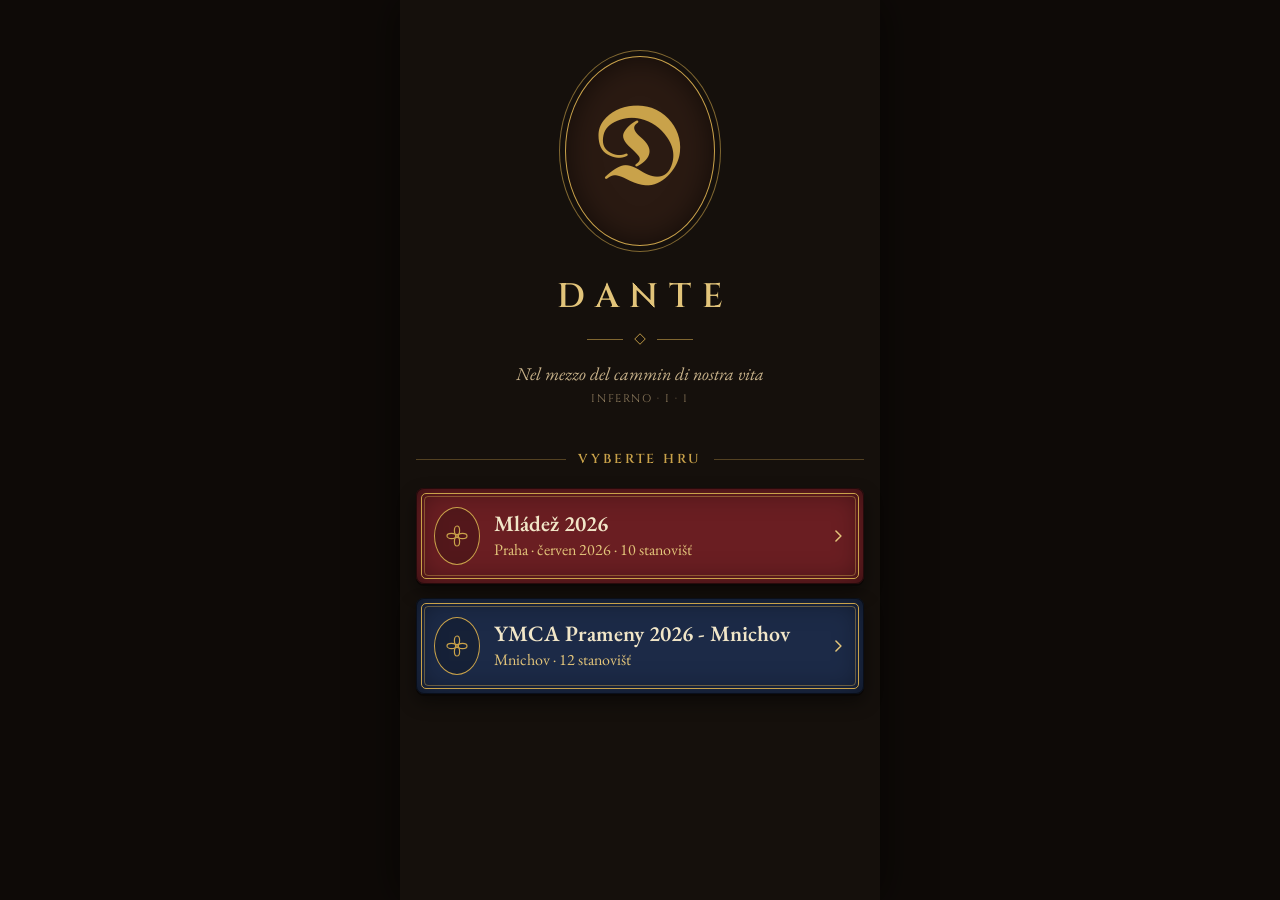
==== index.html @ 4b568923 "Merge branch 'dante': Dante platform replaces the old game Co-Authored-By: Claude Opus 5.5 <noreply@" ====
<!doctype html>
<html lang="cs">
<head>
<meta charset="utf-8">
<meta name="viewport" content="width=device-width, initial-scale=1, viewport-fit=cover">
<title>Dante</title>
<meta name="theme-color" content="#15100c">
<link rel="manifest" href="manifest.json">
<link rel="icon" href="icon.svg" type="image/svg+xml">
<link rel="preconnect" href="https://fonts.googleapis.com">
<link rel="preconnect" href="https://fonts.gstatic.com" crossorigin>
<link rel="stylesheet" href="https://fonts.googleapis.com/css2?family=Cinzel:wght@500;600;700&amp;family=EB+Garamond:ital,wght@0,400;0,500;0,600;0,700;1,400;1,500&amp;family=UnifrakturMaguntia&amp;display=swap">
<link rel="stylesheet" href="style.css">
</head>
<body>
<div id="app" data-testid="app"></div>
<div id="modal"></div>
<div id="toast" role="status" aria-live="polite"></div>
<noscript><p style="padding:24px;color:#f1e6c8">Hra vyžaduje zapnutý JavaScript.</p></noscript>
<script src="data.js"></script>
<script src="js/util.js"></script>
<script src="js/game.js"></script>
<script src="js/render.js"></script>
<script src="js/tracking.js"></script>
<script src="js/app.js"></script>
<script src="js/compass.js"></script>
<script src="js/tasks.js"></script>
<script src="js/kronika.js"></script>
</body>
</html>
---- style.css ----
/* Dante – styles (mobile first, 390 px, centred max 480) */
:root {
  --ground: #15100c; --panel: #1f1711; --gold: #c9a24a; --gold-l: #e2c47a; --parch: #f1e6c8;
  --ink: #2a1b10; --ink-soft: #5a4632; --seal: #8e1f1f; --green: #a8c99a;
}
* { box-sizing: border-box; -webkit-tap-highlight-color: transparent; }
html { background: var(--ground); }
body { margin: 0; background: var(--ground); color: var(--parch); font-family: 'EB Garamond', Georgia, serif; min-height: 100vh; }
#app { max-width: 480px; margin: 0 auto; min-height: 100vh; position: relative; }
button { font-family: inherit; color: inherit; }
button, a { touch-action: manipulation; }
button:focus-visible, input:focus-visible, textarea:focus-visible { outline: 2px solid var(--gold-l); outline-offset: 2px; }
.screen { min-height: 100vh; display: flex; flex-direction: column; padding-bottom: 24px; }
.hl { color: #a0521a; }

/* toast + modal */
#toast { position: fixed; left: 50%; bottom: 96px; transform: translate(-50%, 20px); max-width: 420px; width: calc(100% - 32px); padding: 12px 16px; border-radius: 6px; background: #2a1b10; border: 1px solid var(--gold); color: var(--gold-l); font-size: 17px; text-align: center; opacity: 0; pointer-events: none; transition: opacity .2s, transform .2s; z-index: 50; }
#toast.show { opacity: 1; transform: translate(-50%, 0); }
.modal-bg { position: fixed; inset: 0; background: rgba(0,0,0,.7); z-index: 60; display: flex; align-items: center; justify-content: center; padding: 16px; }
.modal { width: 100%; max-width: 440px; max-height: 90vh; overflow: auto; background: var(--panel); border: 1px solid var(--gold); border-radius: 8px; padding: 20px 18px; }
.modal h2 { margin: 0 0 14px; font-family: 'Cinzel', serif; font-weight: 700; font-size: 15px; letter-spacing: .16em; color: var(--gold); text-align: center; }
.j-item { display: flex; flex-direction: column; gap: 4px; margin-bottom: 14px; }
.j-item label { font-size: 18px; font-weight: 600; }
.j-item small { color: #c8b28a; font-size: 15px; }
.j-item input { height: 48px; padding: 0 12px; font-size: 20px; font-family: 'Cinzel', serif; border-radius: 6px; border: 1px solid rgba(201,162,74,.5); background: var(--ground); color: var(--parch); }
.j-empty { color: #c8b28a; font-style: italic; }
.j-btns { display: flex; flex-direction: column; gap: 10px; margin-top: 8px; }

/* buttons */
.btn-gold, .btn-ghost, .btn, .btn-line, .btn-outline { display: flex; align-items: center; justify-content: center; gap: 10px; border-radius: 6px; cursor: pointer; font-family: 'Cinzel', serif; font-weight: 700; letter-spacing: .1em; width: 100%; }
.btn-gold { height: 54px; background: var(--gold); border: 1px solid #8c6b2c; box-shadow: 0 2px 0 #5e4519; color: var(--ink); font-size: 15px; }
.btn-gold.big { height: 54px; letter-spacing: .08em; }
.btn-gold.big2 { height: 64px; font-size: 18px; }
.btn-gold:disabled, .btn:disabled { opacity: .6; }
.btn-ghost { height: 52px; background: transparent; border: 1px solid rgba(201,162,74,.6); color: var(--gold-l); font-size: 15px; }
.btn { height: 52px; font-size: 15px; background: var(--btn, #6a1e22); border: 1px solid var(--gold); box-shadow: 0 2px 0 var(--sh, #3d1013); color: var(--gold-l); }
.btn-line { height: 50px; font-size: 14px; background: transparent; border: 1px solid #6a1e22; color: #6a1e22; }
.btn-outline { height: 50px; font-size: 14px; background: transparent; border: 1px solid #3b2615; color: #3b2615; }
.linkb { background: none; border: 0; color: var(--gold-l); font-size: 16px; text-decoration: underline; cursor: pointer; padding: 8px; min-height: 44px; }

/* picker */
.picker { display: flex; flex-direction: column; align-items: center; padding: 56px 16px 32px; }
.emblem { position: relative; width: 150px; height: 190px; border-radius: 50%; background: #2a1a12; border: 1px solid var(--gold); box-shadow: 0 0 0 5px var(--ground), 0 0 0 6px rgba(201,162,74,.6), inset 0 0 30px rgba(0,0,0,.6); display: flex; align-items: center; justify-content: center; }
.emblem span { font-family: 'UnifrakturMaguntia', serif; font-size: 108px; line-height: 1; color: var(--gold); margin-top: 8px; }
.brand { margin: 34px 0 0; font-family: 'Cinzel', serif; font-weight: 600; font-size: 34px; letter-spacing: .32em; padding-left: .32em; color: var(--gold-l); line-height: 1; }
.orn { display: flex; align-items: center; gap: 10px; margin-top: 18px; }
.orn span { width: 36px; height: 1px; background: rgba(201,162,74,.6); }
.verse { margin: 16px 0 0; font-style: italic; font-size: 18px; color: #c8b28a; text-align: center; }
.verse-s { margin: 6px 0 0; font-family: 'Cinzel', serif; font-size: 11px; letter-spacing: .14em; color: #8f7c5e; }
.sect { display: flex; align-items: center; gap: 12px; width: 100%; margin-top: 44px; }
.sect span { flex: 1; height: 1px; background: rgba(201,162,74,.35); }
.sect h2 { margin: 0; font-family: 'Cinzel', serif; font-weight: 600; font-size: 13px; letter-spacing: .22em; color: var(--gold); }
.games { display: flex; flex-direction: column; gap: 14px; width: 100%; margin-top: 20px; }
.gamecard { position: relative; display: flex; align-items: center; gap: 14px; min-height: 96px; padding: 14px 16px 14px 18px; border: 0; border-radius: 8px; background: var(--bg); box-shadow: inset 0 0 0 1px rgba(0,0,0,.5), inset 0 0 28px rgba(0,0,0,.5), 0 2px 0 #0a0705, 0 8px 18px rgba(0,0,0,.45); color: var(--parch); text-align: left; cursor: pointer; width: 100%; }
.fr1, .fr2 { position: absolute; border-radius: 5px; pointer-events: none; }
.gamecard .fr1, .gamecover .fr1 { border: 1px solid var(--gold); }
.gamecard .fr2, .gamecover .fr2 { border: 1px solid rgba(201,162,74,.45); border-radius: 4px; }
.gc-med { flex: 0 0 auto; width: 46px; height: 58px; border-radius: 50%; border: 1px solid var(--gold); background: rgba(0,0,0,.22); display: flex; align-items: center; justify-content: center; }
.gc-txt { flex: 1; min-width: 0; display: flex; flex-direction: column; gap: 3px; }
.gc-t { font-weight: 600; font-size: 22px; line-height: 1.1; color: var(--parch); }
.gc-s { font-size: 16px; color: var(--gold-l); }

/* name */
.namescr { display: flex; flex-direction: column; padding: 8px 16px 32px; flex: 1; }
.back { align-self: flex-start; display: flex; align-items: center; gap: 4px; height: 44px; padding: 0 8px 0 0; font-size: 18px; color: var(--gold-l); background: none; border: 0; cursor: pointer; }
.gamecover { align-self: center; position: relative; width: 196px; height: 268px; margin-top: 12px; border-radius: 10px; background: #6a1e22; box-shadow: inset 0 0 0 1px rgba(0,0,0,.5), inset 0 0 36px rgba(0,0,0,.55), 0 2px 0 #0a0705, 0 12px 24px rgba(0,0,0,.5); display: flex; align-items: center; justify-content: center; }
.gamecover .fr1 { inset: 7px; border-radius: 6px; } .gamecover .fr2 { inset: 11px; }
.gamecover .o { position: absolute; font-style: normal; display: block; line-height: 0; }
.o.tl { top: 17px; left: 17px; } .o.tr { top: 17px; right: 17px; } .o.bl { bottom: 17px; left: 17px; } .o.br { bottom: 17px; right: 17px; }
.gc-oval { position: relative; width: 128px; height: 168px; border-radius: 50%; border: 1px solid var(--gold); box-shadow: 0 0 0 4px #6a1e22, 0 0 0 5px rgba(201,162,74,.6); background: rgba(0,0,0,.22); display: flex; flex-direction: column; align-items: center; justify-content: center; gap: 2px; text-align: center; padding: 10px; }
.gt-a { font-weight: 600; font-size: 28px; line-height: 1.05; color: var(--gold-l); }
.gt-a.gt-small { font-size: 19px; }
.gt-b { font-family: 'Cinzel', serif; font-weight: 600; font-size: 22px; letter-spacing: .08em; color: var(--gold-l); }
.nm-place { margin: 22px 0 0; text-align: center; font-family: 'Cinzel', serif; font-weight: 600; font-size: 15px; letter-spacing: .24em; padding-left: .24em; color: var(--gold); }
.nm-sub { margin: 4px 0 0; text-align: center; font-size: 17px; color: #c8b28a; }
.nm-lab { margin-top: 16px; font-size: 16px; font-style: italic; color: #c8b28a; }
#team-name { margin-top: 6px; height: 52px; padding: 0 14px; border-radius: 6px; border: 1px solid rgba(201,162,74,.45); background: var(--panel); color: var(--parch); font-family: 'EB Garamond', serif; font-size: 18px; outline: none; width: 100%; }
#team-name::placeholder { color: #8f7c5e; }
.nm-err { margin: 6px 0 0; min-height: 20px; color: #e07a5f; font-size: 16px; }
.nm-btns { margin-top: auto; padding-top: 18px; display: flex; flex-direction: column; gap: 10px; }
.nm-btns .btn-gold { height: 54px; font-size: 16px; letter-spacing: .12em; }

/* header / score */
.hdr { display: flex; align-items: center; justify-content: space-between; gap: 8px; padding: 12px 12px 10px; border-bottom: 1px solid rgba(201,162,74,.25); }
.hdr-l { display: flex; align-items: center; gap: 10px; min-width: 0; }
.logo { font-family: 'UnifrakturMaguntia', serif; font-size: 30px; line-height: 1; color: var(--gold); background: none; border: 0; padding: 0 4px; cursor: pointer; min-width: 30px; min-height: 44px; }
.hdr-t { font-weight: 600; font-size: 21px; color: var(--parch); overflow: hidden; text-overflow: ellipsis; white-space: nowrap; }
.hdr-r { display: flex; align-items: center; gap: 8px; }
.hbtn { width: 44px; height: 44px; display: flex; align-items: center; justify-content: center; border: 1px solid rgba(201,162,74,.5); border-radius: 6px; background: transparent; cursor: pointer; }
.pill { font-family: 'Cinzel', serif; font-weight: 700; font-size: 14px; color: var(--gold-l); border: 1px solid rgba(201,162,74,.5); border-radius: 999px; padding: 6px 12px; }
.score { display: flex; justify-content: center; align-items: center; gap: 10px; padding: 9px 16px 2px; font-family: 'Cinzel', serif; font-weight: 600; font-size: 13px; letter-spacing: .06em; user-select: none; -webkit-user-select: none; -webkit-touch-callout: none; touch-action: manipulation; }
.s-pts { color: var(--green); } .s-dot { color: rgba(226,196,122,.4); } .s-bonus { color: var(--gold-l); }
.over-note { margin: 6px 16px 0; text-align: center; font-style: italic; font-size: 16px; color: #e07a5f; }

/* grid */
.grid { display: grid; grid-template-columns: repeat(2, minmax(0, 1fr)); gap: 12px; padding: 12px; }
.gcard { position: relative; display: block; aspect-ratio: 3 / 4; border: 0; padding: 0; border-radius: 8px; background: var(--bg); box-shadow: inset 0 0 0 1px rgba(0,0,0,.5), inset 0 0 28px rgba(0,0,0,.55), 0 2px 0 #0a0705, 0 6px 14px rgba(0,0,0,.45); cursor: pointer; }
.gcard .fr1 { inset: 6px; border: 1px solid var(--rule); } .gcard .fr2 { inset: 9px; border: 1px solid var(--rule2); border-radius: 3px; }
.gn { position: absolute; font-family: 'Cinzel', serif; font-weight: 700; font-size: 12px; letter-spacing: .04em; color: var(--ink); }
.gn-tl { top: 14px; left: 15px; } .gn-br { bottom: 14px; right: 15px; }
.g-oval { position: absolute; left: 50%; top: 50%; transform: translate(-50%, -50%); width: 66%; height: 64%; border-radius: 50%; border: 1px solid var(--rule); box-shadow: 0 0 0 3px var(--bg), 0 0 0 4px var(--rule2); background: rgba(0,0,0,.2); display: flex; flex-direction: column; align-items: center; justify-content: center; gap: 6px; padding: 10px; text-align: center; }
.g-title { font-weight: 600; font-size: 16px; line-height: 1.12; display: -webkit-box; -webkit-line-clamp: 3; -webkit-box-orient: vertical; overflow: hidden; }
.g-tlock { display: flex; align-items: center; gap: 4px; padding-top: 5px; border-top: 1px solid rgba(217,163,90,.4); font-family: 'Cinzel', serif; font-weight: 600; font-size: 11px; color: #d9a35a; }
.g-dist { min-width: 50%; padding-top: 5px; border-top: 1px solid rgba(201,162,74,.4); font-family: 'Cinzel', serif; font-weight: 600; font-size: 11px; letter-spacing: .04em; }
.gcard .g-oval { color: var(--ink); }
.gfin { grid-column: 1 / -1; justify-self: center; width: calc(50% - 6px); }
.badge { position: absolute; top: -8px; right: -8px; width: 34px; height: 34px; border-radius: 50%; display: flex; align-items: center; justify-content: center; }
.seal-b, .seal { background: var(--seal); border: 2px solid #5c1111; box-shadow: inset 0 0 0 2px rgba(241,230,200,.22), 0 2px 5px rgba(0,0,0,.55); }
.near-b { background: var(--gold); border: 2px solid #8c6b2c; box-shadow: 0 0 0 5px rgba(201,162,74,.22), 0 2px 5px rgba(0,0,0,.55); }
.dbg-b { position: absolute; left: 50%; top: -7px; transform: translateX(-50%); padding: 1px 7px; border-radius: 999px; background: #e07a5f; color: #2a1b10; font-family: 'Cinzel', serif; font-weight: 700; font-size: 9px; letter-spacing: .1em; }
.stick-space { height: 92px; }
.stick { position: fixed; left: 0; right: 0; bottom: 0; z-index: 10; max-width: 480px; margin: 0 auto; padding: 10px 12px 18px; background: var(--ground); border-top: 1px solid rgba(201,162,74,.25); }
.seal { display: inline-flex; align-items: center; justify-content: center; border-radius: 50%; }

/* card cover + page */
.cover { position: relative; margin: 6px 16px 0; border-radius: 10px; background: var(--bg); box-shadow: inset 0 0 0 1px rgba(0,0,0,.45), inset 0 0 36px var(--vig), 0 2px 0 #0a0705, 0 12px 24px rgba(0,0,0,.5); padding: 32px 14px; }
.cover .fr1 { inset: 6px; border: 1px solid var(--rule); border-radius: 7px; }
.cover .fr2 { inset: 9px; border: 1px solid var(--rule2); border-radius: 5px; }
.num { position: absolute; font-family: 'Cinzel', serif; font-weight: 700; font-size: 16px; color: var(--cink); background: none; border: 0; padding: 0; line-height: 1; }
.num-tl { top: 13px; left: 17px; }
.num-br { bottom: 13px; right: 17px; cursor: default; z-index: 3; }
button.num-br { padding: 12px 14px; margin: -12px -14px; }
.fl { position: absolute; line-height: 0; background: none; border: 0; padding: 0; }
.fl-tl { top: 13px; left: 15px; } .fl-br { bottom: 13px; right: 15px; }
.page { position: relative; background: var(--parch); border: 1px solid var(--rule); border-radius: 50% 50% 10px 10px / 64px 64px 10px 10px; box-shadow: inset 0 0 0 5px var(--parch), inset 0 0 0 6px rgba(140,107,44,.5), inset 0 0 26px rgba(140,107,44,.2); padding: 30px 20px 24px; color: var(--ink); display: flex; flex-direction: column; align-items: center; gap: 14px; }
.page > * { max-width: 100%; }
.page-title { margin: 0; font-weight: 600; font-size: 27px; line-height: 1.15; text-align: center; color: var(--ink); overflow-wrap: anywhere; }
.page-label { margin: 0 0 -8px; font-family: 'Cinzel', serif; font-weight: 600; font-size: 12px; letter-spacing: .22em; color: #6b5640; text-align: center; }
.divider { display: flex; align-items: center; gap: 8px; }
.divider span { width: 40px; height: 1px; background: #8c6b2c; }
.chip-time { display: flex; align-items: center; gap: 6px; padding: 5px 12px; border-radius: 999px; border: 1px solid rgba(138,74,22,.5); background: rgba(217,163,90,.16); font-family: 'Cinzel', serif; font-weight: 600; font-size: 12px; letter-spacing: .08em; color: #8a4a16; }
.q { margin: 0; align-self: stretch; font-style: italic; font-size: 16.5px; line-height: 1.45; color: var(--ink-soft); white-space: pre-line; }
.dropcap { float: left; font-family: 'UnifrakturMaguntia', serif; font-style: normal; font-size: 48px; line-height: .85; color: #8c6b2c; margin: 5px 7px 0 0; }
.q-src { margin: -6px 0 0; align-self: flex-end; text-align: right; font-family: 'Cinzel', serif; font-weight: 600; font-size: 11px; letter-spacing: .08em; color: #6b5640; }
.txt { margin: 0; align-self: stretch; font-weight: 500; font-size: 18px; line-height: 1.45; color: var(--ink); white-space: pre-line; }
.pic { display: block; align-self: center; width: 100%; max-width: 300px; height: auto; }
.vid { position: relative; align-self: stretch; aspect-ratio: 16 / 9; border-radius: 6px; background: var(--ink); border: 1px solid #8c6b2c; overflow: hidden; }
.vid iframe { position: absolute; inset: 0; width: 100%; height: 100%; border: 0; }
.cart { align-self: stretch; border-top: 1px solid var(--gold); border-bottom: 1px solid var(--gold); padding: 10px 6px; text-align: center; }
.cart-t { font-family: 'Cinzel', serif; font-weight: 700; font-size: 16px; letter-spacing: .08em; color: var(--ink); display: inline-flex; align-items: center; gap: 8px; }
.cart-s { margin-top: 2px; font-style: italic; font-size: 16px; color: var(--ink-soft); }
.cart.pending .cart-t { color: #7a5f00; }
.opts { align-self: stretch; margin: 0; padding: 0; border: 0; display: flex; flex-direction: column; gap: 6px; min-width: 0; }
.opts legend { padding: 0; margin: 0 0 8px; font-weight: 600; font-size: 18px; line-height: 1.3; color: var(--ink); }
.quiz { align-self: stretch; display: flex; flex-direction: column; gap: 18px; }
.opt { display: flex; align-items: center; gap: 10px; min-height: 44px; padding: 8px 12px; border-radius: 6px; background: rgba(42,27,16,.05); border: 1px solid rgba(140,107,44,.35); font-size: 17px; line-height: 1.25; color: var(--ink); cursor: pointer; }
.opt input { accent-color: var(--btn, #6a1e22); width: 18px; height: 18px; margin: 0; flex: 0 0 auto; }
.opt.right { background: rgba(36,69,44,.18); border-color: #3d7a4a; }
.opt.wrong { background: rgba(142,31,31,.14); border-color: #a33a3a; }
.explain { margin: 4px 0 0; font-style: italic; font-size: 16px; line-height: 1.35; color: var(--ink-soft); }
.counter { align-self: stretch; display: flex; flex-direction: column; align-items: center; gap: 8px; }
.counter label { font-weight: 600; font-size: 18px; color: var(--ink); text-align: center; }
.cnt-row { display: flex; align-items: center; gap: 14px; }
.cnt-row button { width: 48px; height: 48px; border-radius: 6px; border: 1px solid #8c6b2c; background: transparent; color: var(--ink); font-family: 'Cinzel', serif; font-weight: 700; font-size: 22px; line-height: 1; cursor: pointer; }
#pts-counter { width: 72px; height: 56px; text-align: center; border-radius: 6px; border: 1px solid rgba(140,107,44,.55); background: #fbf5e4; color: var(--ink); font-family: 'Cinzel', serif; font-weight: 700; font-size: 26px; -moz-appearance: textfield; }
#pts-counter::-webkit-outer-spin-button, #pts-counter::-webkit-inner-spin-button { -webkit-appearance: none; margin: 0; }
.team-line { align-self: stretch; display: flex; align-items: center; gap: 8px; font-size: 16px; }
.team-line span { font-family: 'Cinzel', serif; font-weight: 600; font-size: 11px; letter-spacing: .12em; color: #6b5640; }
.team-line b { font-weight: 600; }
.fld { align-self: stretch; display: flex; flex-direction: column; gap: 6px; }
.fld label { font-family: 'Cinzel', serif; font-weight: 600; font-size: 12px; letter-spacing: .12em; color: #6b5640; }
.fld input, .fld textarea { padding: 0 12px; border-radius: 6px; border: 1px solid rgba(140,107,44,.55); background: #fbf5e4; color: var(--ink); font-family: 'EB Garamond', serif; font-size: 17px; outline: none; width: 100%; }
.fld input { height: 48px; }
.fld textarea { padding: 10px 12px; line-height: 1.5; resize: vertical; }
.target { align-self: stretch; border-top: 1px solid var(--gold); border-bottom: 1px solid var(--gold); padding: 10px 6px; display: flex; align-items: center; justify-content: center; gap: 10px; }
.target b { font-family: 'Cinzel', serif; font-weight: 700; font-size: 15px; letter-spacing: .08em; color: var(--ink); }
.page .btn, .page .btn-line, .page .btn-outline { align-self: stretch; width: auto; }
.page .btn-line { height: 50px; }
.hint-i { margin: -6px 0 0; font-style: italic; font-size: 15px; line-height: 1.35; color: #6b5640; text-align: center; }
.find-msg { margin: -4px 0 0; min-height: 0; font-size: 17px; color: #8a4a16; text-align: center; font-weight: 600; }
.find-msg:empty { display: none; }
.over-card { margin: 0; font-style: italic; font-size: 17px; color: #8a4a16; text-align: center; }
.done-h { margin: -4px 0 0; font-weight: 600; font-size: 24px; color: var(--ink); text-align: center; }
.pts-pill { font-family: 'Cinzel', serif; font-weight: 700; font-size: 16px; letter-spacing: .06em; color: var(--ink); background: var(--gold); border: 1px solid #8c6b2c; border-radius: 999px; padding: 7px 14px; }
.bonus-line { margin: -4px 0 0; font-style: italic; font-size: 16px; color: #7a5f00; text-align: center; }
.bonus-line.ok { color: #3d7a4a; }
.lockbox { align-self: stretch; display: flex; flex-direction: column; align-items: center; gap: 8px; padding: 16px 12px; border-radius: 6px; background: rgba(42,27,16,.05); border: 1px solid rgba(140,107,44,.35); text-align: center; }
.lockbox p { margin: 0; font-size: 17px; line-height: 1.4; color: var(--ink-soft); }
.lockbox .lk-d { font-weight: 600; color: var(--ink); }
.sentbox { align-self: stretch; display: flex; flex-direction: column; align-items: center; gap: 6px; padding: 16px 12px; border-radius: 6px; background: rgba(42,27,16,.05); border: 1px solid rgba(140,107,44,.35); text-align: center; }
.sb-t { font-family: 'Cinzel', serif; font-weight: 700; font-size: 13px; letter-spacing: .12em; color: #6b5640; }
.sb-song { font-style: italic; font-size: 18px; color: var(--ink); overflow-wrap: anywhere; }
.sb-s { font-size: 16px; line-height: 1.4; color: var(--ink-soft); }
.chk { margin: -4px 0 0; font-size: 16px; color: var(--ink-soft); text-align: center; }
.swap { display: flex; align-items: center; gap: 12px; }
.swap .was { font-family: 'Cinzel', serif; font-weight: 700; font-size: 14px; letter-spacing: .06em; color: #6b5640; text-decoration: line-through; border: 1px dashed rgba(107,86,64,.6); border-radius: 999px; padding: 6px 12px; }
.swap .now { font-family: 'Cinzel', serif; font-weight: 700; font-size: 16px; letter-spacing: .06em; color: var(--ink); background: var(--gold); border: 1px solid #8c6b2c; border-radius: 999px; padding: 7px 14px; }
.graded-p { margin: 0; font-size: 18px; color: var(--ink); text-align: center; }
.note-box { align-self: stretch; padding: 12px 14px; border-radius: 6px; background: rgba(42,27,16,.05); border: 1px solid rgba(140,107,44,.35); }
.nb-l { font-family: 'Cinzel', serif; font-weight: 600; font-size: 11px; letter-spacing: .12em; color: #6b5640; }
.nb-t { margin-top: 4px; font-size: 17px; font-style: italic; color: var(--ink); }

/* guess (referee) */
.guess { display: flex; flex-direction: column; padding: 8px 0 24px; min-height: 100vh; }
.g-top { display: flex; align-items: center; justify-content: space-between; height: 44px; padding: 0 16px; }
.g-top-l { font-family: 'Cinzel', serif; font-weight: 700; font-size: 13px; letter-spacing: .14em; color: var(--gold); }
.g-top-r { font-family: 'Cinzel', serif; font-weight: 600; font-size: 11px; letter-spacing: .14em; color: var(--gold-l); border: 1px solid rgba(226,196,122,.55); border-radius: 999px; padding: 4px 10px; }
.g-timer { display: flex; flex-direction: column; align-items: center; gap: 8px; margin-top: 4px; padding: 0 16px; }
.g-time { font-family: 'Cinzel', serif; font-weight: 700; font-size: 56px; line-height: 1; color: var(--gold-l); }
.g-bar { align-self: stretch; height: 4px; border-radius: 2px; background: rgba(201,162,74,.2); }
.g-bar div { height: 4px; border-radius: 2px; background: var(--gold); transition: width .2s linear; }
.g-counts { font-family: 'Cinzel', serif; font-weight: 600; font-size: 12px; letter-spacing: .1em; color: #c8b28a; }
.guess .cover { margin-top: 16px; }
.g-warn { font-family: 'Cinzel', serif; font-weight: 700; font-size: 11px; letter-spacing: .14em; color: #8a4a16; text-align: center; }
.g-word { margin-top: -4px; font-weight: 600; font-size: 40px; line-height: 1.1; color: var(--ink); text-align: center; overflow-wrap: anywhere; }
.g-def { margin: -4px 0 0; font-weight: 500; font-size: 21px; line-height: 1.4; color: var(--ink); text-align: center; }
.g-btns { margin-top: auto; padding: 18px 16px 0; display: flex; flex-direction: column; gap: 10px; }
.g-btns .btn-gold { width: 100%; }

/* compass */
.modes { display: flex; width: 320px; max-width: calc(100% - 32px); margin: 12px auto 0; border: 1px solid var(--gold); border-radius: 6px; overflow: hidden; }
.modes button { flex: 1; height: 44px; display: flex; align-items: center; justify-content: center; gap: 8px; border: 0; background: transparent; color: var(--gold-l); font-family: 'Cinzel', serif; font-weight: 700; font-size: 12px; letter-spacing: .08em; cursor: pointer; }
.modes button + button { border-left: 1px solid var(--gold); }
.modes button.on { background: var(--gold); color: var(--ink); }
.readout { margin: 6px 16px 0; text-align: center; font-size: 15px; font-style: italic; color: #c8b28a; min-height: 20px; }
.cp-focus { margin: 6px 16px 0; text-align: center; font-size: 15px; color: #c8b28a; }
.radar-wrap { width: 320px; height: 320px; margin: 10px auto 0; position: relative; }
.radar { position: absolute; inset: 0; --rot: 0deg; --ctr: 0deg; }
.r-bg { position: absolute; inset: 0; border-radius: 50%; background: #1b140f; border: 1px solid rgba(201,162,74,.55); box-shadow: 0 0 0 4px var(--ground), 0 0 0 5px rgba(201,162,74,.25), inset 0 0 40px rgba(0,0,0,.6); }
.r-rot { position: absolute; inset: 0; transform: rotate(var(--rot)); transition: transform .15s linear; }
.ring { position: absolute; left: 50%; top: 50%; transform: translate(-50%, -50%); border-radius: 50%; border: 1px solid rgba(201,162,74,.2); }
.r-lines { position: absolute; inset: 0; }
.cd { position: absolute; font-family: 'Cinzel', serif; font-weight: 700; font-size: 12px; color: var(--gold); transform: rotate(var(--ctr)); }
.cd-n { top: 6px; left: 50%; margin-left: -4px; color: var(--gold-l); } .cd-s { bottom: 6px; left: 50%; margin-left: -3px; }
.cd-e { right: 8px; top: 50%; margin-top: -8px; } .cd-w { left: 8px; top: 50%; margin-top: -8px; }
.mk { position: absolute; transform: translate(-50%, -50%) rotate(var(--ctr)); transition: transform .15s linear; width: 42px; padding: 4px 2px 3px; border-radius: 6px; border: 1px solid; box-shadow: 0 2px 5px rgba(0,0,0,.6); display: flex; flex-direction: column; align-items: center; gap: 2px; z-index: 3; cursor: pointer; min-height: 30px; }
.mk::before { content: ''; position: absolute; inset: -8px; }
.mk-n { font-family: 'Cinzel', serif; font-weight: 700; font-size: 11px; line-height: 1; }
.mk-d { font-family: 'Cinzel', serif; font-weight: 600; font-size: 8px; line-height: 1; white-space: nowrap; }
.mk-done { position: absolute; top: -6px; right: -6px; width: 14px; height: 14px; border-radius: 50%; background: var(--seal); border: 1px solid #5c1111; display: flex; align-items: center; justify-content: center; }
.wedge { position: absolute; left: 50%; top: 50%; transform: translate(-50%, -100%); z-index: 2; pointer-events: none; }
.you { position: absolute; left: 50%; top: 50%; transform: translate(-50%, -50%); width: 22px; height: 22px; border-radius: 50%; background: rgba(241,230,200,.15); border: 1.5px solid var(--parch); display: flex; align-items: center; justify-content: center; z-index: 4; }
.you span { width: 8px; height: 8px; border-radius: 50%; background: var(--parch); }
.nopos { position: absolute; inset: 0; border-radius: 50%; display: flex; align-items: center; justify-content: center; z-index: 5; font-style: italic; color: #c8b28a; background: rgba(21,16,12,.55); }
.zoom { display: flex; align-items: center; justify-content: center; gap: 14px; margin-top: 14px; }
.zoom button { width: 44px; height: 44px; border-radius: 6px; border: 1px solid rgba(201,162,74,.5); background: var(--panel); color: var(--gold-l); font-family: 'Cinzel', serif; font-size: 20px; line-height: 1; cursor: pointer; }
.zoom span { min-width: 110px; text-align: center; font-family: 'Cinzel', serif; font-weight: 600; font-size: 12px; letter-spacing: .06em; color: #c8b28a; }
.cp-lab { margin: 14px 0 0; text-align: center; font-family: 'Cinzel', serif; font-weight: 600; font-size: 12px; letter-spacing: .2em; color: var(--gold); }
.chips { display: grid; grid-template-columns: repeat(5, 56px); justify-content: center; gap: 8px; margin-top: 8px; }
.chip { width: 56px; height: 56px; border-radius: 50%; border: 1px solid; box-shadow: inset 0 0 14px rgba(0,0,0,.45); font-family: 'Cinzel', serif; font-weight: 700; font-size: 15px; cursor: pointer; padding: 0; }
.unk { display: flex; flex-wrap: wrap; justify-content: center; gap: 8px; padding: 8px 16px 0; }
.unk-c { min-height: 44px; padding: 0 14px; border-radius: 22px; border: 1px solid var(--gold); color: var(--gold-l); font-size: 16px; cursor: pointer; }
.status { position: fixed; left: 0; right: 0; bottom: 0; max-width: 480px; margin: 0 auto; padding: 14px 12px 20px; background: var(--ground); border-top: 1px solid rgba(201,162,74,.25); display: flex; align-items: center; justify-content: center; gap: 10px; font-family: 'Cinzel', serif; font-weight: 600; font-size: 12px; letter-spacing: .08em; color: var(--green); text-align: center; }
.dot { flex: 0 0 auto; width: 8px; height: 8px; border-radius: 50%; background: var(--green); box-shadow: 0 0 0 4px rgba(168,201,154,.2); }
.dot.wait { background: var(--gold); box-shadow: 0 0 0 4px rgba(201,162,74,.2); }
.dot.bad { background: #e07a5f; box-shadow: 0 0 0 4px rgba(224,122,95,.2); }

/* kronika quiz + end */
.kq { display: flex; flex-direction: column; padding: 8px 16px 24px; min-height: 100vh; }
.k-top { display: flex; align-items: center; justify-content: space-between; height: 44px; }
.k-top-l { font-family: 'Cinzel', serif; font-weight: 700; font-size: 13px; letter-spacing: .14em; color: var(--gold); }
.k-top-r { font-family: 'Cinzel', serif; font-weight: 700; font-size: 13px; color: var(--gold-l); border: 1px solid rgba(201,162,74,.55); border-radius: 999px; padding: 4px 12px; }
.segs { display: grid; gap: 4px; margin-top: 4px; }
.seg { height: 5px; border-radius: 3px; border: 1px solid rgba(201,162,74,.4); }
.seg.ok { background: var(--green); border-color: transparent; } .seg.bad { background: #e07a5f; border-color: transparent; } .seg.now { background: var(--gold); border-color: transparent; }
.kcard { align-self: center; position: relative; width: 180px; height: 240px; margin-top: 22px; border-radius: 8px; background: var(--bg); box-shadow: inset 0 0 0 1px rgba(0,0,0,.5), inset 0 0 28px rgba(0,0,0,.55), 0 2px 0 #0a0705, 0 10px 20px rgba(0,0,0,.5); }
.kcard .fr1 { inset: 6px; border: 1px solid var(--rule); } .kcard .fr2 { inset: 9px; border: 1px solid var(--rule2); border-radius: 3px; }
.kcard .gn { font-size: 13px; color: var(--cink); }
.kc-t { font-weight: 600; font-size: 20px; line-height: 1.1; color: var(--cink); }
.k-q { margin: 22px 0 0; font-weight: 600; font-size: 22px; line-height: 1.25; text-align: center; color: var(--parch); }
.kopts { display: flex; flex-direction: column; gap: 10px; margin-top: 18px; }
.kopt { min-height: 56px; display: flex; align-items: center; gap: 12px; padding: 10px 14px; border-radius: 6px; border: 1px solid rgba(201,162,74,.55); background: var(--panel); color: var(--parch); font-weight: 600; font-size: 19px; text-align: left; cursor: pointer; }
.kopt:disabled { cursor: default; color: var(--parch); }
.kl { flex: 0 0 auto; width: 28px; height: 28px; border-radius: 50%; border: 1px solid currentColor; display: flex; align-items: center; justify-content: center; font-family: 'Cinzel', serif; font-weight: 700; font-size: 13px; color: var(--gold-l); }
.kt { flex: 1; }
.kopt.ok { background: #24452c; border-color: var(--green); } .kopt.ok .kl { color: var(--green); }
.kopt.bad { background: #4a1d1d; border-color: #e07a5f; } .kopt.bad .kl { color: #e07a5f; }
.kfb { margin: 14px 0 0; text-align: center; font-size: 18px; font-weight: 600; }
.kfb.ok { color: var(--green); } .kfb.bad { color: #e07a5f; }
.k-next { margin-top: auto; } .kq .k-next { margin-top: 24px; }
.k-hint { margin-top: 24px; color: #c8b28a; font-size: 16px; }
.endscr { padding: 52px 0 24px; }
.endscr .cover { padding: 34px 14px; }
.bigD { font-family: 'UnifrakturMaguntia', serif; font-size: 56px; line-height: .9; color: #8c6b2c; }
.rows { align-self: stretch; margin: 0; display: flex; flex-direction: column; gap: 8px; font-size: 18px; }
.row { display: flex; justify-content: space-between; gap: 12px; }
.row dt { color: var(--ink-soft); } .row dd { margin: 0; font-family: 'Cinzel', serif; font-weight: 700; color: var(--ink); }
.row.bonus dt, .row.bonus dd { color: #7a5f00; } .row.bonus dt { font-style: italic; }
.row.tot { padding-top: 10px; border-top: 1px solid var(--gold); } .row.tot dt { font-weight: 600; color: var(--ink); } .row.tot dd { font-size: 20px; }
.end-fin { margin: 4px 0 0; font-size: 17px; line-height: 1.45; text-align: center; color: var(--ink); }
.endback { align-self: center; display: block; margin: 12px auto 0; }

@media (min-width: 481px) { body { background: #0e0a07; } #app { box-shadow: 0 0 40px rgba(0,0,0,.6); background: var(--ground); } }
.screen > .back { margin: 8px 0 0 16px; }
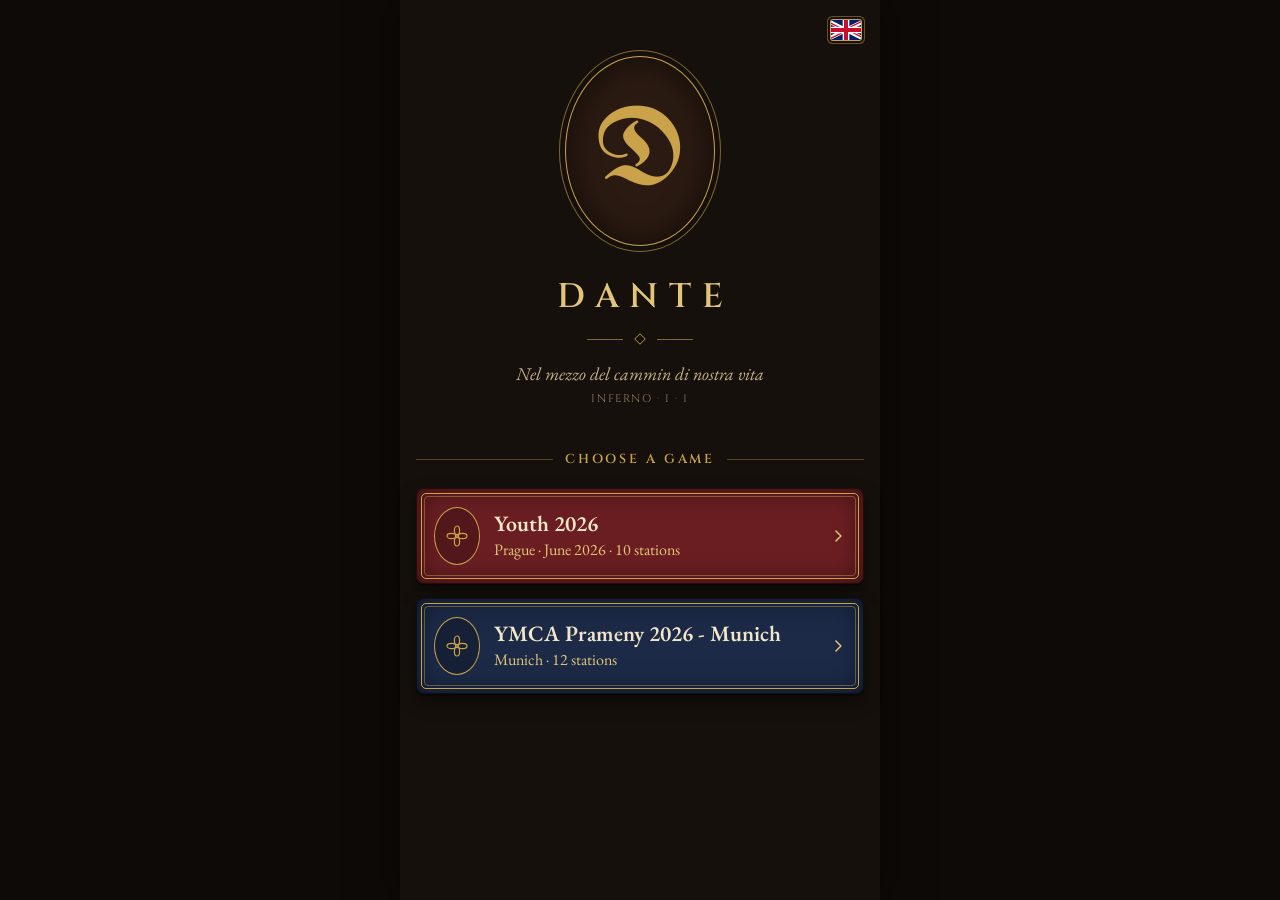
==== commit 1b58a96b: "feat(i18n): English and German, flag top right switches language anytime - js/i18n.js: UI strings in" ====
--- a/index.html
+++ b/index.html
@@ -16,9 +16,10 @@
 <div id="app" data-testid="app"></div>
 <div id="modal"></div>
 <div id="toast" role="status" aria-live="polite"></div>
-<noscript><p style="padding:24px;color:#f1e6c8">Hra vyžaduje zapnutý JavaScript.</p></noscript>
+<noscript><p style="padding:24px;color:#f1e6c8">Hra vyžaduje zapnutý JavaScript. · This game needs JavaScript turned on. · Dieses Spiel braucht eingeschaltetes JavaScript.</p></noscript>
 <script src="data.js"></script>
 <script src="js/util.js"></script>
+<script src="js/i18n.js"></script>
 <script src="js/game.js"></script>
 <script src="js/render.js"></script>
 <script src="js/tracking.js"></script>
--- a/style.css
+++ b/style.css
@@ -85,9 +85,8 @@
 .hdr-l { display: flex; align-items: center; gap: 10px; min-width: 0; }
 .logo { font-family: 'UnifrakturMaguntia', serif; font-size: 30px; line-height: 1; color: var(--gold); background: none; border: 0; padding: 0 4px; cursor: pointer; min-width: 30px; min-height: 44px; }
 .hdr-t { font-weight: 600; font-size: 21px; color: var(--parch); overflow: hidden; text-overflow: ellipsis; white-space: nowrap; }
-.hdr-r { display: flex; align-items: center; gap: 8px; }
+.hdr-r { flex: 0 0 auto; display: flex; align-items: center; gap: 8px; }
 .hbtn { width: 44px; height: 44px; display: flex; align-items: center; justify-content: center; border: 1px solid rgba(201,162,74,.5); border-radius: 6px; background: transparent; cursor: pointer; }
-.pill { font-family: 'Cinzel', serif; font-weight: 700; font-size: 14px; color: var(--gold-l); border: 1px solid rgba(201,162,74,.5); border-radius: 999px; padding: 6px 12px; }
 .score { display: flex; justify-content: center; align-items: center; gap: 10px; padding: 9px 16px 2px; font-family: 'Cinzel', serif; font-weight: 600; font-size: 13px; letter-spacing: .06em; user-select: none; -webkit-user-select: none; -webkit-touch-callout: none; touch-action: manipulation; }
 .s-pts { color: var(--green); } .s-dot { color: rgba(226,196,122,.4); } .s-bonus { color: var(--gold-l); }
 .over-note { margin: 6px 16px 0; text-align: center; font-style: italic; font-size: 16px; color: #e07a5f; }
@@ -193,8 +192,8 @@
 /* guess (referee) */
 .guess { display: flex; flex-direction: column; padding: 8px 0 24px; min-height: 100vh; }
 .g-top { display: flex; align-items: center; justify-content: space-between; height: 44px; padding: 0 16px; }
-.g-top-l { font-family: 'Cinzel', serif; font-weight: 700; font-size: 13px; letter-spacing: .14em; color: var(--gold); }
-.g-top-r { font-family: 'Cinzel', serif; font-weight: 600; font-size: 11px; letter-spacing: .14em; color: var(--gold-l); border: 1px solid rgba(226,196,122,.55); border-radius: 999px; padding: 4px 10px; }
+.g-top-l { min-width: 0; overflow: hidden; text-overflow: ellipsis; white-space: nowrap; font-family: 'Cinzel', serif; font-weight: 700; font-size: 13px; letter-spacing: .14em; color: var(--gold); }
+.g-top-r { margin-left: auto; font-family: 'Cinzel', serif; font-weight: 600; font-size: 11px; letter-spacing: .14em; color: var(--gold-l); border: 1px solid rgba(226,196,122,.55); border-radius: 999px; padding: 4px 10px; }
 .g-timer { display: flex; flex-direction: column; align-items: center; gap: 8px; margin-top: 4px; padding: 0 16px; }
 .g-time { font-family: 'Cinzel', serif; font-weight: 700; font-size: 56px; line-height: 1; color: var(--gold-l); }
 .g-bar { align-self: stretch; height: 4px; border-radius: 2px; background: rgba(201,162,74,.2); }
@@ -248,15 +247,17 @@
 /* kronika quiz + end */
 .kq { display: flex; flex-direction: column; padding: 8px 16px 24px; min-height: 100vh; }
 .k-top { display: flex; align-items: center; justify-content: space-between; height: 44px; }
-.k-top-l { font-family: 'Cinzel', serif; font-weight: 700; font-size: 13px; letter-spacing: .14em; color: var(--gold); }
-.k-top-r { font-family: 'Cinzel', serif; font-weight: 700; font-size: 13px; color: var(--gold-l); border: 1px solid rgba(201,162,74,.55); border-radius: 999px; padding: 4px 12px; }
+.k-top-l { min-width: 0; overflow: hidden; text-overflow: ellipsis; white-space: nowrap; font-family: 'Cinzel', serif; font-weight: 700; font-size: 13px; letter-spacing: .14em; color: var(--gold); }
+.k-top-r { flex: 0 0 auto; margin-left: auto; font-family: 'Cinzel', serif; font-weight: 700; font-size: 13px; color: var(--gold-l); border: 1px solid rgba(201,162,74,.55); border-radius: 999px; padding: 4px 12px; }
 .segs { display: grid; gap: 4px; margin-top: 4px; }
 .seg { height: 5px; border-radius: 3px; border: 1px solid rgba(201,162,74,.4); }
 .seg.ok { background: var(--green); border-color: transparent; } .seg.bad { background: #e07a5f; border-color: transparent; } .seg.now { background: var(--gold); border-color: transparent; }
 .kcard { align-self: center; position: relative; width: 180px; height: 240px; margin-top: 22px; border-radius: 8px; background: var(--bg); box-shadow: inset 0 0 0 1px rgba(0,0,0,.5), inset 0 0 28px rgba(0,0,0,.55), 0 2px 0 #0a0705, 0 10px 20px rgba(0,0,0,.5); }
 .kcard .fr1 { inset: 6px; border: 1px solid var(--rule); } .kcard .fr2 { inset: 9px; border: 1px solid var(--rule2); border-radius: 3px; }
 .kcard .gn { font-size: 13px; color: var(--cink); }
-.kc-t { font-weight: 600; font-size: 20px; line-height: 1.1; color: var(--cink); }
+.kc-n { font-family: 'Cinzel', serif; font-weight: 700; font-size: 34px; line-height: 1; color: var(--cink); }
+.kc-t { font-weight: 600; font-size: 16px; line-height: 1.1; color: var(--cink); animation: kc-reveal .6s ease-out both; }
+@keyframes kc-reveal { from { opacity: 0; transform: translateY(4px); } to { opacity: 1; transform: none; } }
 .k-q { margin: 22px 0 0; font-weight: 600; font-size: 22px; line-height: 1.25; text-align: center; color: var(--parch); }
 .kopts { display: flex; flex-direction: column; gap: 10px; margin-top: 18px; }
 .kopt { min-height: 56px; display: flex; align-items: center; gap: 12px; padding: 10px 14px; border-radius: 6px; border: 1px solid rgba(201,162,74,.55); background: var(--panel); color: var(--parch); font-weight: 600; font-size: 19px; text-align: left; cursor: pointer; }
@@ -280,5 +281,12 @@
 .end-fin { margin: 4px 0 0; font-size: 17px; line-height: 1.45; text-align: center; color: var(--ink); }
 .endback { align-self: center; display: block; margin: 12px auto 0; }
 
+/* language flag, top right on every screen: tap = next language */
+.flagbtn { flex: 0 0 auto; width: 44px; height: 44px; display: flex; align-items: center; justify-content: center; padding: 0; border: 0; background: none; cursor: pointer; }
+.flagbtn svg { display: block; width: 30px; height: 20px; border-radius: 2px; box-shadow: 0 0 0 1px var(--gold), 0 0 0 3px var(--ground), 0 0 0 4px rgba(201,162,74,.45); }
+.flagbtn.corner { position: absolute; top: 8px; right: 12px; z-index: 2; }
+.toprow { display: flex; align-items: center; justify-content: space-between; gap: 8px; }
+.g-top .flagbtn, .k-top .flagbtn { margin-left: 4px; }
+
 @media (min-width: 481px) { body { background: #0e0a07; } #app { box-shadow: 0 0 40px rgba(0,0,0,.6); background: var(--ground); } }
-.screen > .back { margin: 8px 0 0 16px; }
+.screen > .toprow { margin: 8px 12px 0 16px; }
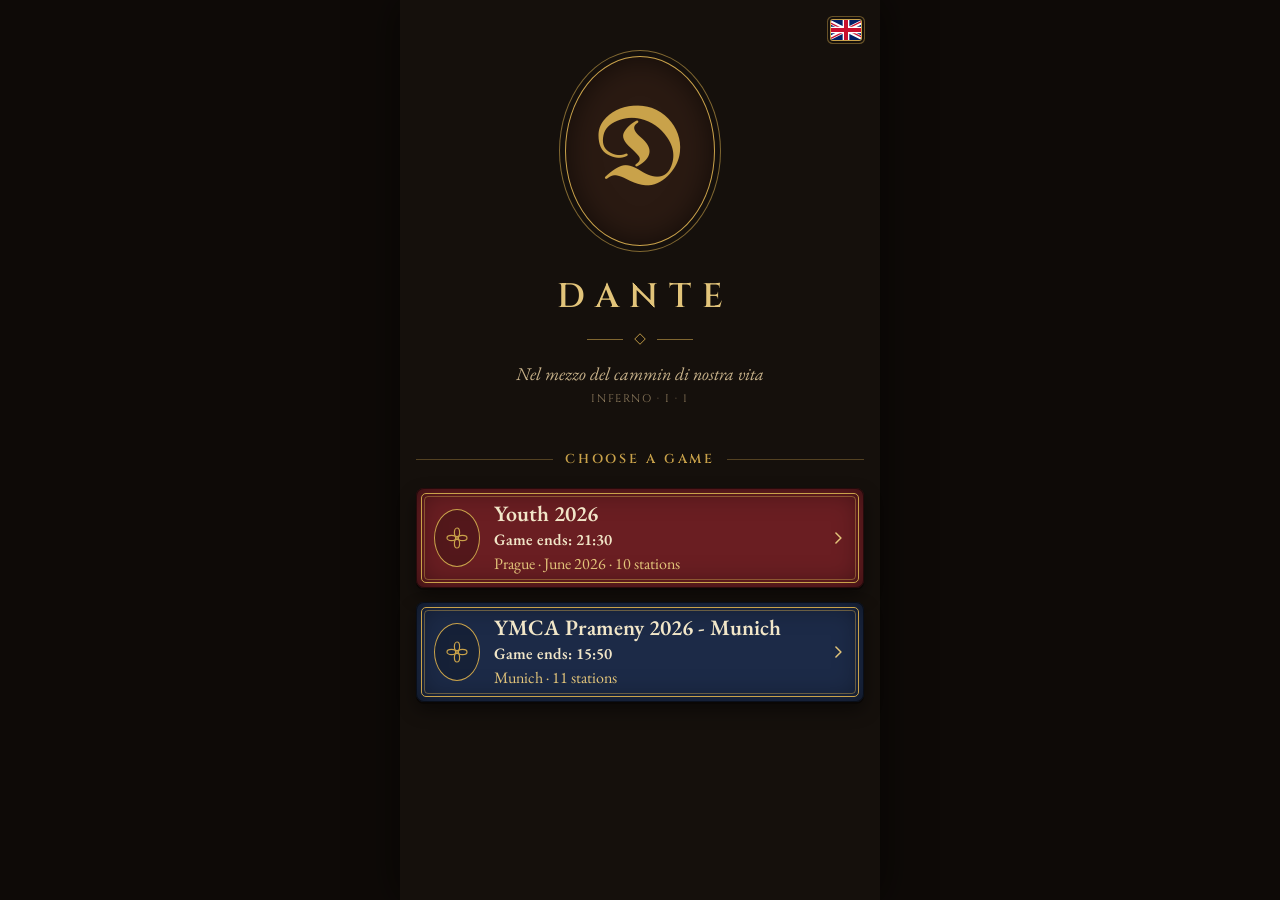
==== commit aae56d95: "build: version-stamp local scripts and styles so a normal refresh picks up a deploy build-data.bat n" ====
--- a/index.html
+++ b/index.html
@@ -10,22 +10,22 @@
 <link rel="preconnect" href="https://fonts.googleapis.com">
 <link rel="preconnect" href="https://fonts.gstatic.com" crossorigin>
 <link rel="stylesheet" href="https://fonts.googleapis.com/css2?family=Cinzel:wght@500;600;700&amp;family=EB+Garamond:ital,wght@0,400;0,500;0,600;0,700;1,400;1,500&amp;family=UnifrakturMaguntia&amp;display=swap">
-<link rel="stylesheet" href="style.css">
+<link rel="stylesheet" href="style.css?v=8f02f56c">
 </head>
 <body>
 <div id="app" data-testid="app"></div>
 <div id="modal"></div>
 <div id="toast" role="status" aria-live="polite"></div>
 <noscript><p style="padding:24px;color:#f1e6c8">Hra vyžaduje zapnutý JavaScript. · This game needs JavaScript turned on. · Dieses Spiel braucht eingeschaltetes JavaScript.</p></noscript>
-<script src="data.js"></script>
-<script src="js/util.js"></script>
-<script src="js/i18n.js"></script>
-<script src="js/game.js"></script>
-<script src="js/render.js"></script>
-<script src="js/tracking.js"></script>
-<script src="js/app.js"></script>
-<script src="js/compass.js"></script>
-<script src="js/tasks.js"></script>
-<script src="js/kronika.js"></script>
+<script src="data.js?v=8f02f56c"></script>
+<script src="js/util.js?v=8f02f56c"></script>
+<script src="js/i18n.js?v=8f02f56c"></script>
+<script src="js/game.js?v=8f02f56c"></script>
+<script src="js/render.js?v=8f02f56c"></script>
+<script src="js/tracking.js?v=8f02f56c"></script>
+<script src="js/app.js?v=8f02f56c"></script>
+<script src="js/compass.js?v=8f02f56c"></script>
+<script src="js/tasks.js?v=8f02f56c"></script>
+<script src="js/kronika.js?v=8f02f56c"></script>
 </body>
 </html>
--- a/style.css
+++ b/style.css
@@ -59,6 +59,7 @@
 .gc-txt { flex: 1; min-width: 0; display: flex; flex-direction: column; gap: 3px; }
 .gc-t { font-weight: 600; font-size: 22px; line-height: 1.1; color: var(--parch); }
 .gc-s { font-size: 16px; color: var(--gold-l); }
+.gc-e { font-size: 16px; font-weight: 600; color: var(--parch); }
 
 /* name */
 .namescr { display: flex; flex-direction: column; padding: 8px 16px 32px; flex: 1; }
@@ -85,6 +86,8 @@
 .hdr-l { display: flex; align-items: center; gap: 10px; min-width: 0; }
 .logo { font-family: 'UnifrakturMaguntia', serif; font-size: 30px; line-height: 1; color: var(--gold); background: none; border: 0; padding: 0 4px; cursor: pointer; min-width: 30px; min-height: 44px; }
 .hdr-t { font-weight: 600; font-size: 21px; color: var(--parch); overflow: hidden; text-overflow: ellipsis; white-space: nowrap; }
+.hdr-tw { display: flex; flex-direction: column; min-width: 0; }
+.hdr-e { font-size: 15px; font-weight: 600; color: var(--gold-l); white-space: nowrap; }
 .hdr-r { flex: 0 0 auto; display: flex; align-items: center; gap: 8px; }
 .hbtn { width: 44px; height: 44px; display: flex; align-items: center; justify-content: center; border: 1px solid rgba(201,162,74,.5); border-radius: 6px; background: transparent; cursor: pointer; }
 .score { display: flex; justify-content: center; align-items: center; gap: 10px; padding: 9px 16px 2px; font-family: 'Cinzel', serif; font-weight: 600; font-size: 13px; letter-spacing: .06em; user-select: none; -webkit-user-select: none; -webkit-touch-callout: none; touch-action: manipulation; }
